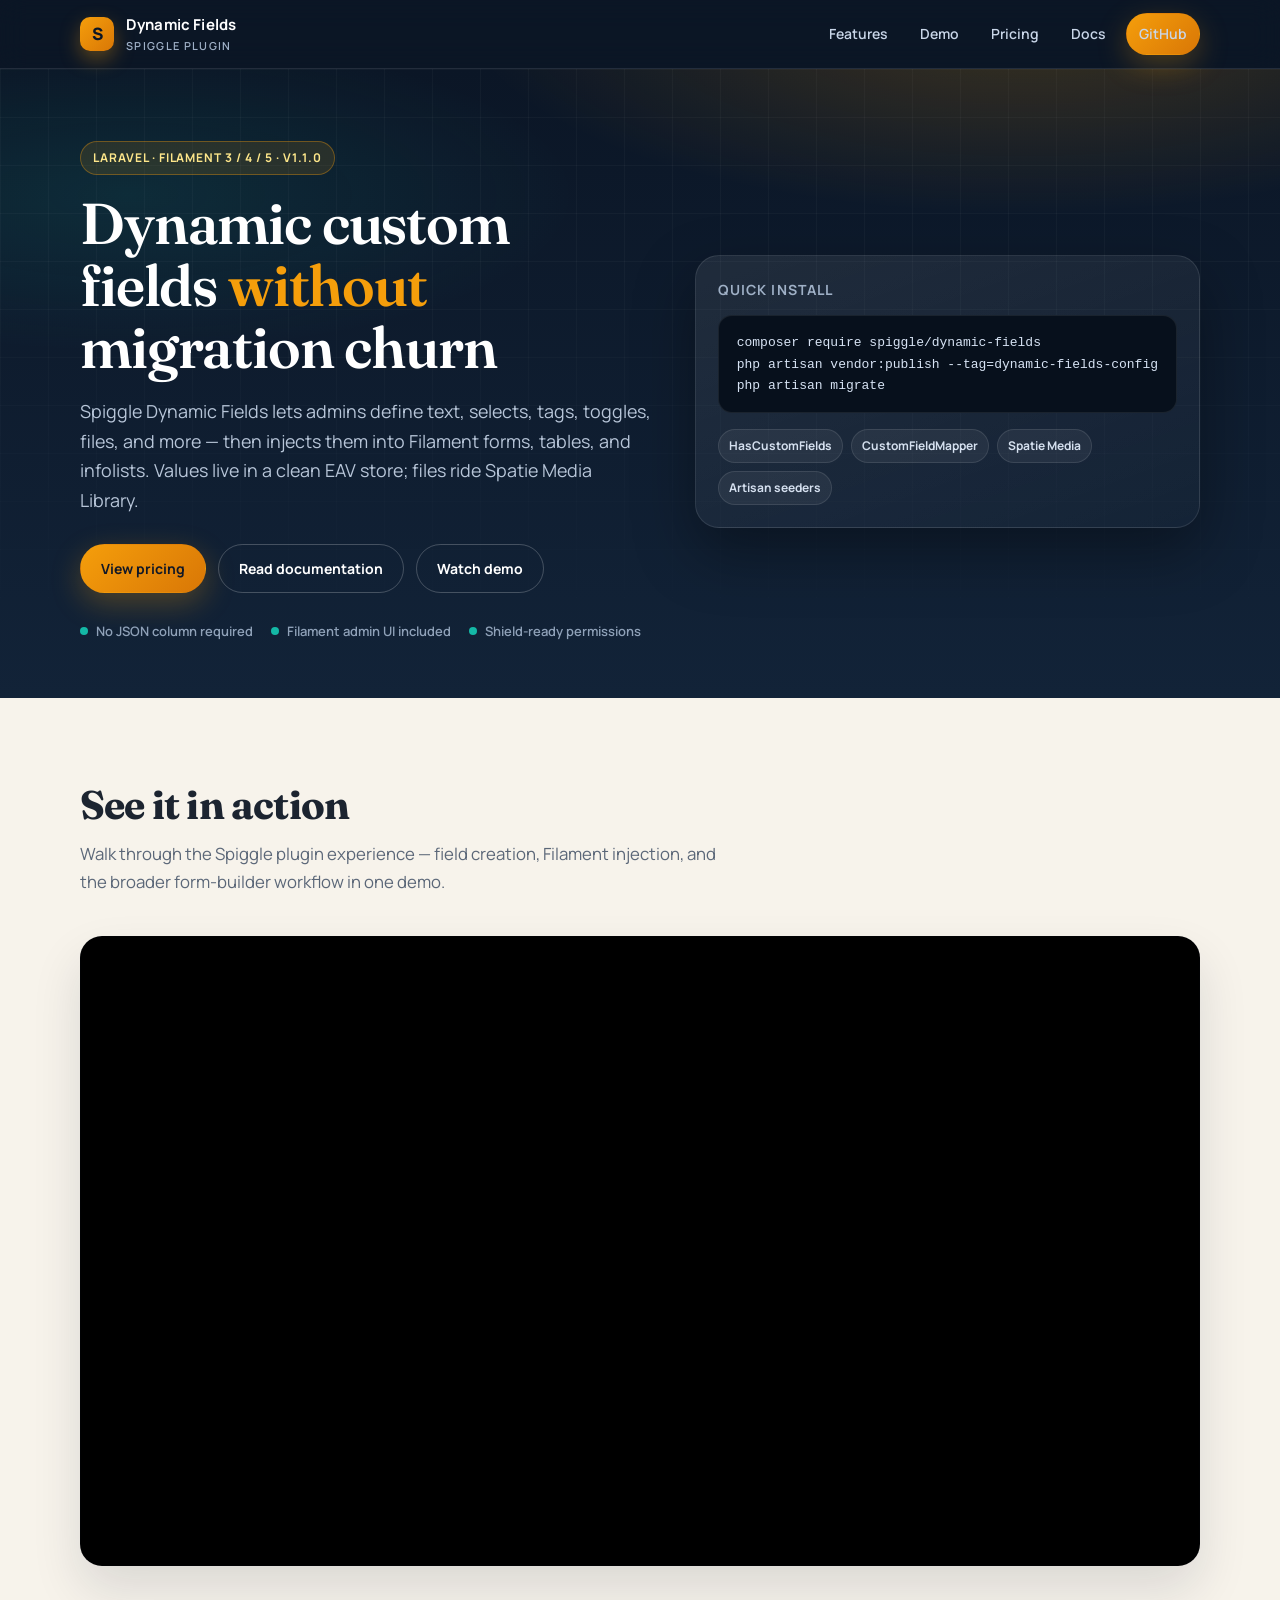
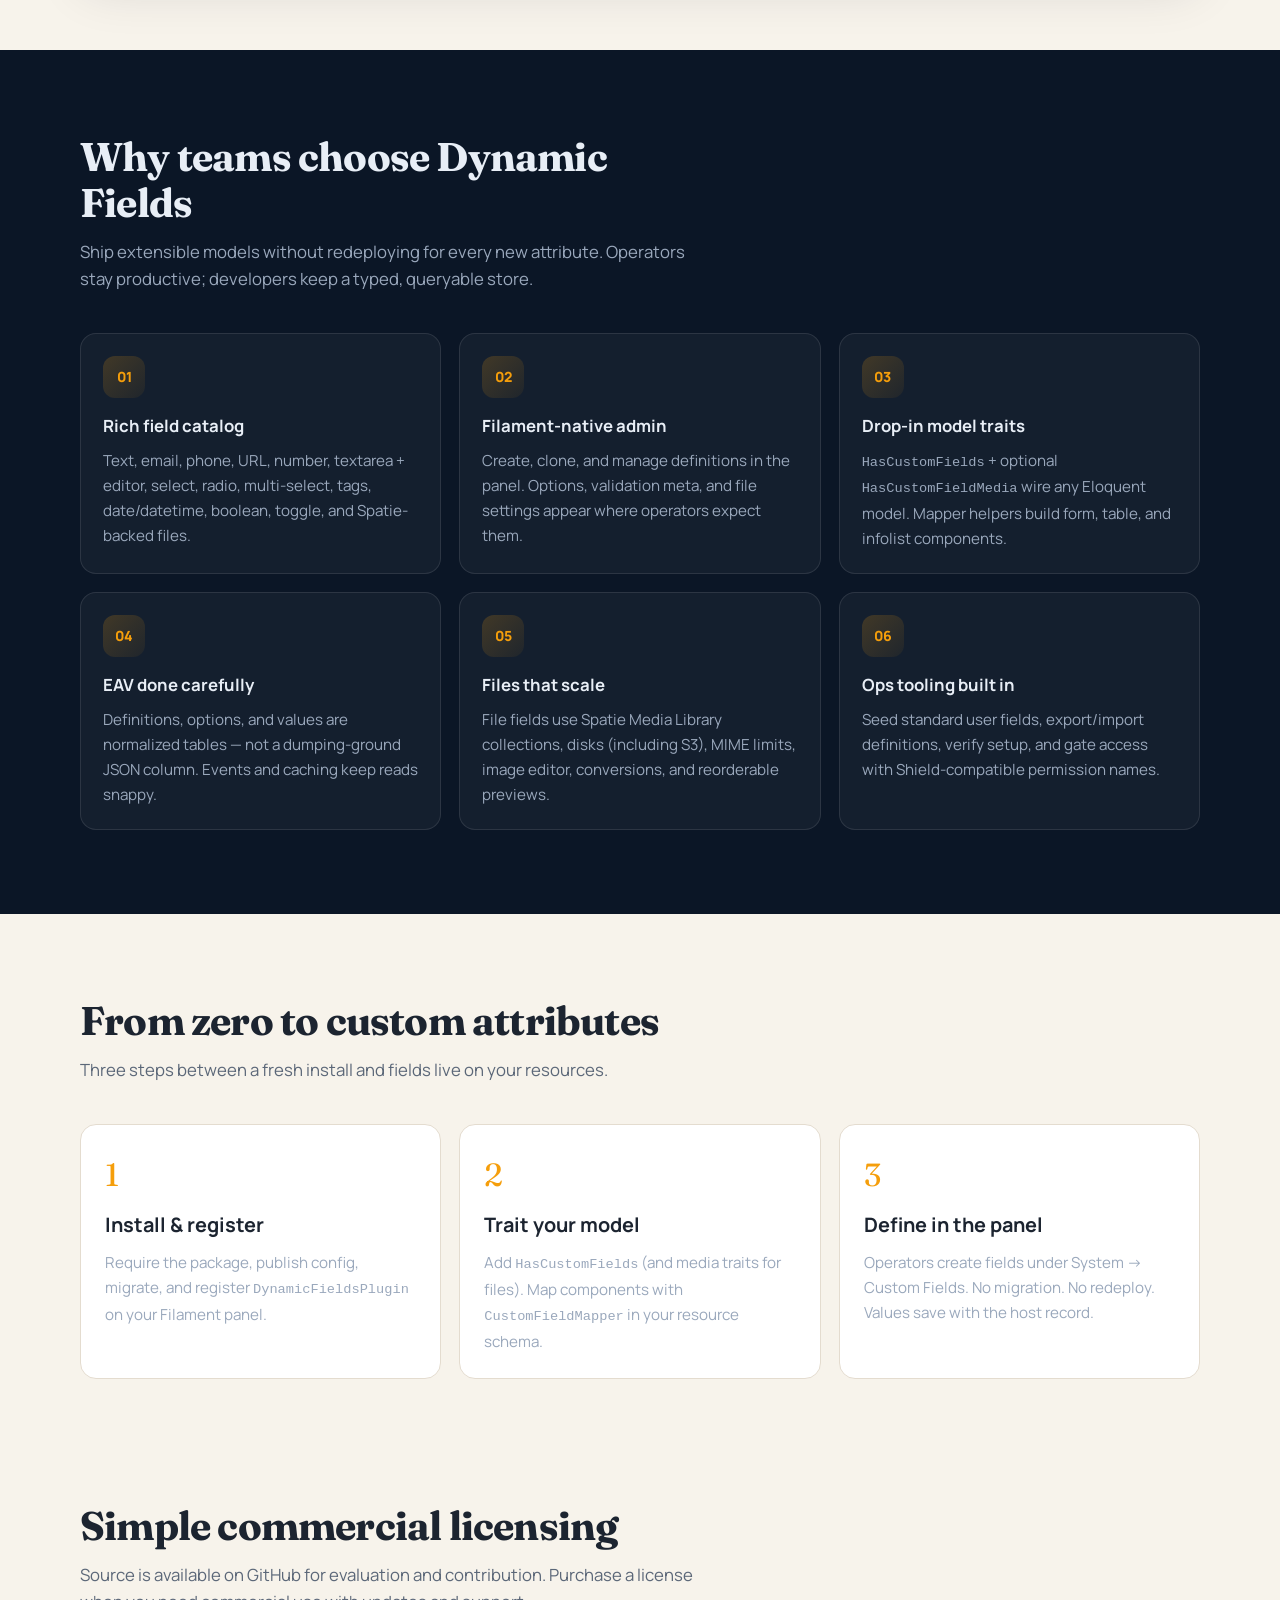
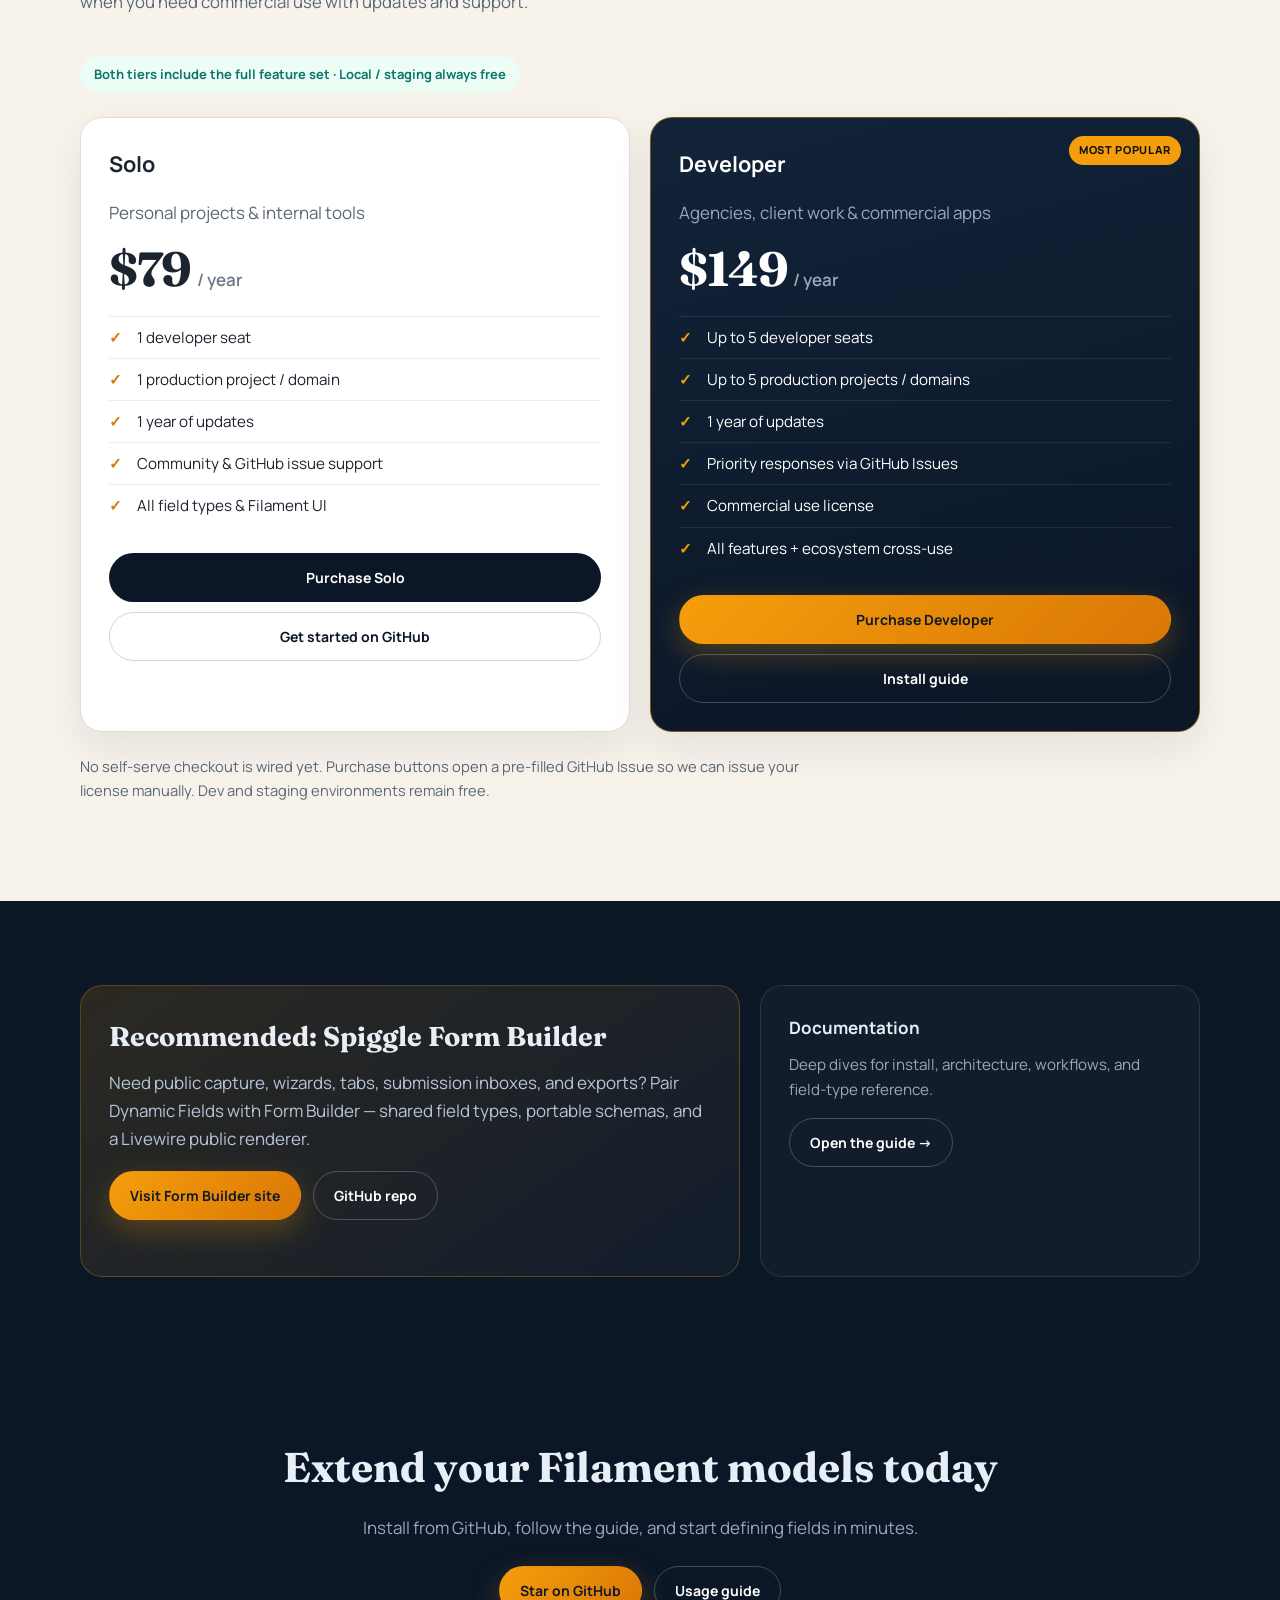
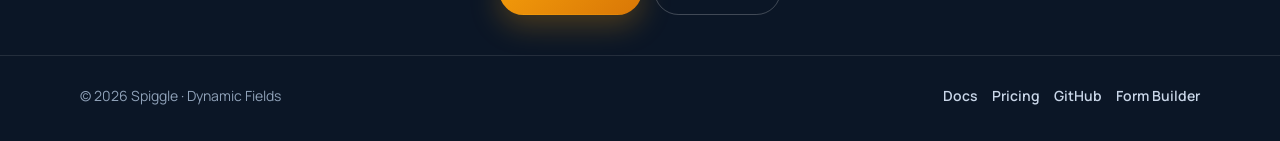
==== dynamic-fields/index.html @ 7d32692f "Publish Spiggle plugin marketing sites and guides. Static HTML only — package source stays in privat" ====
<!DOCTYPE html>
<html lang="en">
<head>
  <meta charset="utf-8">
  <meta name="viewport" content="width=device-width, initial-scale=1">
  <title>Spiggle Dynamic Fields — Custom fields for Laravel + Filament</title>
  <meta name="description" content="Add EAV custom fields to any Eloquent model in Laravel + Filament without shipping migrations for every attribute. Admin UI, file uploads, and plug-and-play traits.">
  <link rel="preconnect" href="https://fonts.googleapis.com">
  <link rel="preconnect" href="https://fonts.gstatic.com" crossorigin>
  <link href="https://fonts.googleapis.com/css2?family=Fraunces:opsz,wght@9..144,500;9..144,600;9..144,700&family=Manrope:wght@400;500;600;700;800&display=swap" rel="stylesheet">
  <link rel="stylesheet" href="site.css">
</head>
<body>
  <a class="skip" href="#main">Skip to content</a>

  <header class="topbar">
    <div class="container topbar-inner">
      <a class="brand" href="index.html">
        <span class="brand-mark">S</span>
        <span class="brand-text">
          <strong>Dynamic Fields</strong>
          <span>Spiggle plugin</span>
        </span>
      </a>
      <nav class="nav" aria-label="Primary">
        <a class="hide-sm" href="#features">Features</a>
        <a class="hide-sm" href="#demo">Demo</a>
        <a class="hide-sm" href="#pricing">Pricing</a>
        <a href="guide/index.html">Docs</a>
        <a class="btn btn-amber" href="https://github.com/skillbobby/Spiggle-Dynamic-Fields">GitHub</a>
      </nav>
    </div>
  </header>

  <main id="main">
    <section class="hero">
      <div class="container hero-grid">
        <div>
          <div class="eyebrow">Laravel · Filament 3 / 4 / 5 · v1.1.0</div>
          <h1>Dynamic custom fields <em>without</em> migration churn</h1>
          <p class="lead">Spiggle Dynamic Fields lets admins define text, selects, tags, toggles, files, and more — then injects them into Filament forms, tables, and infolists. Values live in a clean EAV store; files ride Spatie Media Library.</p>
          <div class="hero-actions">
            <a class="btn btn-amber" href="#pricing">View pricing</a>
            <a class="btn btn-ghost" href="guide/index.html">Read documentation</a>
            <a class="btn btn-ghost" href="#demo">Watch demo</a>
          </div>
          <div class="hero-meta">
            <span><i></i> No JSON column required</span>
            <span><i></i> Filament admin UI included</span>
            <span><i></i> Shield-ready permissions</span>
          </div>
        </div>
        <aside class="hero-panel" aria-label="Quick install">
          <h3>Quick install</h3>
          <pre class="install mono">composer require spiggle/dynamic-fields
php artisan vendor:publish --tag=dynamic-fields-config
php artisan migrate</pre>
          <div class="chip-row">
            <span class="chip">HasCustomFields</span>
            <span class="chip">CustomFieldMapper</span>
            <span class="chip">Spatie Media</span>
            <span class="chip">Artisan seeders</span>
          </div>
        </aside>
      </div>
    </section>

    <section class="light" id="demo">
      <div class="container">
        <div class="section-head">
          <h2>See it in action</h2>
          <p>Walk through the Spiggle plugin experience — field creation, Filament injection, and the broader form-builder workflow in one demo.</p>
        </div>
        <div class="video-wrap">
          <iframe
            src="https://www.youtube.com/embed/c5VcwW3_Vfk"
            title="Spiggle Dynamic Fields demo"
            allow="accelerometer; autoplay; clipboard-write; encrypted-media; gyroscope; picture-in-picture; web-share"
            allowfullscreen
            loading="lazy"></iframe>
        </div>
      </div>
    </section>

    <section id="features">
      <div class="container">
        <div class="section-head">
          <h2>Why teams choose Dynamic Fields</h2>
          <p>Ship extensible models without redeploying for every new attribute. Operators stay productive; developers keep a typed, queryable store.</p>
        </div>
        <div class="features">
          <article class="feature">
            <div class="feature-icon">01</div>
            <h3>Rich field catalog</h3>
            <p>Text, email, phone, URL, number, textarea + editor, select, radio, multi-select, tags, date/datetime, boolean, toggle, and Spatie-backed files.</p>
          </article>
          <article class="feature">
            <div class="feature-icon">02</div>
            <h3>Filament-native admin</h3>
            <p>Create, clone, and manage definitions in the panel. Options, validation meta, and file settings appear where operators expect them.</p>
          </article>
          <article class="feature">
            <div class="feature-icon">03</div>
            <h3>Drop-in model traits</h3>
            <p><code>HasCustomFields</code> + optional <code>HasCustomFieldMedia</code> wire any Eloquent model. Mapper helpers build form, table, and infolist components.</p>
          </article>
          <article class="feature">
            <div class="feature-icon">04</div>
            <h3>EAV done carefully</h3>
            <p>Definitions, options, and values are normalized tables — not a dumping-ground JSON column. Events and caching keep reads snappy.</p>
          </article>
          <article class="feature">
            <div class="feature-icon">05</div>
            <h3>Files that scale</h3>
            <p>File fields use Spatie Media Library collections, disks (including S3), MIME limits, image editor, conversions, and reorderable previews.</p>
          </article>
          <article class="feature">
            <div class="feature-icon">06</div>
            <h3>Ops tooling built in</h3>
            <p>Seed standard user fields, export/import definitions, verify setup, and gate access with Shield-compatible permission names.</p>
          </article>
        </div>
      </div>
    </section>

    <section class="light" id="how">
      <div class="container">
        <div class="section-head">
          <h2>From zero to custom attributes</h2>
          <p>Three steps between a fresh install and fields live on your resources.</p>
        </div>
        <div class="steps">
          <article class="step" style="background:#fff;border-color:var(--line-dark);">
            <div class="step-num">1</div>
            <h3>Install &amp; register</h3>
            <p>Require the package, publish config, migrate, and register <code>DynamicFieldsPlugin</code> on your Filament panel.</p>
          </article>
          <article class="step" style="background:#fff;border-color:var(--line-dark);">
            <div class="step-num">2</div>
            <h3>Trait your model</h3>
            <p>Add <code>HasCustomFields</code> (and media traits for files). Map components with <code>CustomFieldMapper</code> in your resource schema.</p>
          </article>
          <article class="step" style="background:#fff;border-color:var(--line-dark);">
            <div class="step-num">3</div>
            <h3>Define in the panel</h3>
            <p>Operators create fields under System → Custom Fields. No migration. No redeploy. Values save with the host record.</p>
          </article>
        </div>
      </div>
    </section>

    <section class="light" id="pricing" style="padding-top:40px;">
      <div class="container">
        <div class="section-head">
          <h2>Simple commercial licensing</h2>
          <p>Source is available on GitHub for evaluation and contribution. Purchase a license when you need commercial use with updates and support.</p>
        </div>
        <div class="pricing-note">Both tiers include the full feature set · Local / staging always free</div>
        <div class="pricing">
          <article class="price-card">
            <h3>Solo</h3>
            <p class="muted">Personal projects &amp; internal tools</p>
            <div class="price"><strong>$79</strong><span>/ year</span></div>
            <ul class="price-list">
              <li>1 developer seat</li>
              <li>1 production project / domain</li>
              <li>1 year of updates</li>
              <li>Community &amp; GitHub issue support</li>
              <li>All field types &amp; Filament UI</li>
            </ul>
            <div class="price-actions">
              <a class="btn btn-dark" href="https://github.com/skillbobby/Spiggle-Dynamic-Fields/issues/new?title=License%20inquiry%3A%20Solo&amp;labels=license">Purchase Solo</a>
              <a class="btn btn-outline-dark" href="https://github.com/skillbobby/Spiggle-Dynamic-Fields">Get started on GitHub</a>
            </div>
          </article>
          <article class="price-card featured">
            <span class="badge-pop">Most popular</span>
            <h3>Developer</h3>
            <p class="muted">Agencies, client work &amp; commercial apps</p>
            <div class="price"><strong>$149</strong><span>/ year</span></div>
            <ul class="price-list">
              <li>Up to 5 developer seats</li>
              <li>Up to 5 production projects / domains</li>
              <li>1 year of updates</li>
              <li>Priority responses via GitHub Issues</li>
              <li>Commercial use license</li>
              <li>All features + ecosystem cross-use</li>
            </ul>
            <div class="price-actions">
              <a class="btn btn-amber" href="https://github.com/skillbobby/Spiggle-Dynamic-Fields/issues/new?title=License%20inquiry%3A%20Developer&amp;labels=license">Purchase Developer</a>
              <a class="btn btn-ghost" href="guide/usage.html">Install guide</a>
            </div>
          </article>
        </div>
        <p class="license-note">No self-serve checkout is wired yet. Purchase buttons open a pre-filled GitHub Issue so we can issue your license manually. Dev and staging environments remain free.</p>
      </div>
    </section>

    <section id="ecosystem">
      <div class="container eco">
        <article class="eco-card">
          <h3>Recommended: Spiggle Form Builder</h3>
          <p>Need public capture, wizards, tabs, submission inboxes, and exports? Pair Dynamic Fields with Form Builder — shared field types, portable schemas, and a Livewire public renderer.</p>
          <div class="hero-actions">
            <a class="btn btn-amber" href="https://skillbobby.github.io/Spiggle-Plugins/form-builder/">Visit Form Builder site</a>
            <a class="btn btn-ghost" href="https://github.com/skillbobby/Spiggle-Form-Builder">GitHub repo</a>
          </div>
        </article>
        <aside class="eco-side">
          <h4>Documentation</h4>
          <p>Deep dives for install, architecture, workflows, and field-type reference.</p>
          <a class="btn btn-ghost" href="guide/index.html">Open the guide →</a>
        </aside>
      </div>
    </section>

    <section class="cta">
      <div class="container">
        <h2>Extend your Filament models today</h2>
        <p>Install from GitHub, follow the guide, and start defining fields in minutes.</p>
        <div class="cta-actions">
          <a class="btn btn-amber" href="https://github.com/skillbobby/Spiggle-Dynamic-Fields">Star on GitHub</a>
          <a class="btn btn-ghost" href="guide/usage.html">Usage guide</a>
        </div>
      </div>
    </section>
  </main>

  <footer class="footer">
    <div class="container footer-inner">
      <div>© <span id="y"></span> Spiggle · Dynamic Fields</div>
      <nav aria-label="Footer">
        <a href="guide/index.html">Docs</a>
        <a href="#pricing">Pricing</a>
        <a href="https://github.com/skillbobby/Spiggle-Dynamic-Fields">GitHub</a>
        <a href="https://skillbobby.github.io/Spiggle-Plugins/form-builder/">Form Builder</a>
      </nav>
    </div>
  </footer>
  <script>document.getElementById('y').textContent = new Date().getFullYear();</script>
</body>
</html>
---- dynamic-fields/site.css ----
/* Spiggle product marketing — GitHub Pages landing */
:root {
  --navy: #0b1626;
  --navy-2: #122338;
  --navy-3: #1a3350;
  --ink: #e8eef6;
  --muted: #9aa8bc;
  --amber: #f59e0b;
  --amber-2: #d97706;
  --amber-soft: #fde68a;
  --paper: #f7f3eb;
  --paper-2: #fffdf8;
  --line: rgba(255, 255, 255, 0.1);
  --line-dark: #e4dccf;
  --success: #14b8a6;
  --radius: 16px;
  --shadow: 0 24px 60px rgba(0, 0, 0, 0.35);
  --max: 1120px;
  --font: "Manrope", "Segoe UI", sans-serif;
  --display: "Fraunces", Georgia, serif;
}

*, *::before, *::after { box-sizing: border-box; }
html { scroll-behavior: smooth; }
body {
  margin: 0;
  font-family: var(--font);
  color: var(--ink);
  background: var(--navy);
  line-height: 1.65;
  font-size: 17px;
  -webkit-font-smoothing: antialiased;
}
img, svg { max-width: 100%; display: block; }
a { color: var(--amber); text-decoration: none; }
a:hover { color: var(--amber-soft); }
code, .mono {
  font-family: ui-monospace, "Cascadia Code", Consolas, monospace;
  font-size: 0.9em;
}

.skip {
  position: absolute;
  left: -999px;
  top: 0;
}
.skip:focus {
  left: 12px;
  top: 12px;
  z-index: 100;
  background: #fff;
  color: #111;
  padding: 8px 12px;
  border-radius: 8px;
}

.container {
  width: min(var(--max), calc(100% - 40px));
  margin-inline: auto;
}

/* Header */
.topbar {
  position: sticky;
  top: 0;
  z-index: 50;
  backdrop-filter: blur(14px);
  background: rgba(11, 22, 38, 0.82);
  border-bottom: 1px solid var(--line);
}
.topbar-inner {
  display: flex;
  align-items: center;
  justify-content: space-between;
  gap: 16px;
  min-height: 68px;
}
.brand {
  display: flex;
  align-items: center;
  gap: 12px;
  color: #fff;
  font-weight: 700;
  text-decoration: none;
}
.brand:hover { color: var(--amber-soft); }
.brand-mark {
  width: 34px;
  height: 34px;
  border-radius: 10px;
  background: linear-gradient(135deg, var(--amber), var(--amber-2));
  color: var(--navy);
  display: grid;
  place-items: center;
  font-weight: 800;
  box-shadow: 0 8px 20px rgba(245, 158, 11, 0.35);
}
.brand-text strong { display: block; font-size: 15px; letter-spacing: 0.01em; }
.brand-text span {
  display: block;
  font-size: 11px;
  font-weight: 600;
  letter-spacing: 0.12em;
  text-transform: uppercase;
  color: #9fb0c6;
}
.nav {
  display: flex;
  align-items: center;
  gap: 8px;
  flex-wrap: wrap;
  justify-content: flex-end;
}
.nav a {
  color: #c9d6e8;
  padding: 8px 12px;
  border-radius: 999px;
  font-size: 14px;
  font-weight: 600;
}
.nav a:hover { background: rgba(255,255,255,0.06); color: #fff; }
.btn {
  display: inline-flex;
  align-items: center;
  justify-content: center;
  gap: 8px;
  padding: 12px 20px;
  border-radius: 999px;
  font-weight: 700;
  font-size: 14px;
  border: 1px solid transparent;
  cursor: pointer;
  transition: transform .15s ease, background .15s ease, border-color .15s ease, color .15s ease;
  text-decoration: none;
}
.btn:hover { transform: translateY(-1px); text-decoration: none; }
.btn-amber {
  background: linear-gradient(135deg, var(--amber), var(--amber-2));
  color: #111827;
  box-shadow: 0 10px 30px rgba(245, 158, 11, 0.28);
}
.btn-amber:hover { color: #111827; }
.btn-ghost {
  background: transparent;
  color: #fff;
  border-color: rgba(255,255,255,0.22);
}
.btn-ghost:hover { border-color: var(--amber); color: var(--amber-soft); }
.btn-dark {
  background: var(--navy);
  color: #fff;
}
.btn-dark:hover { color: var(--amber-soft); }
.btn-outline-dark {
  background: transparent;
  color: var(--navy);
  border-color: rgba(15, 28, 46, 0.18);
}
.btn-outline-dark:hover { border-color: var(--amber-2); color: var(--amber-2); }

/* Hero */
.hero {
  position: relative;
  overflow: hidden;
  padding: 72px 0 56px;
  background:
    radial-gradient(ellipse 80% 60% at 80% -10%, rgba(245, 158, 11, 0.22), transparent 55%),
    radial-gradient(ellipse 70% 50% at 10% 20%, rgba(20, 184, 166, 0.12), transparent 50%),
    linear-gradient(180deg, var(--navy) 0%, var(--navy-2) 100%);
}
.hero::after {
  content: "";
  position: absolute;
  inset: 0;
  background-image:
    linear-gradient(rgba(255,255,255,0.03) 1px, transparent 1px),
    linear-gradient(90deg, rgba(255,255,255,0.03) 1px, transparent 1px);
  background-size: 48px 48px;
  mask-image: linear-gradient(180deg, #000 30%, transparent 95%);
  pointer-events: none;
}
.hero-grid {
  position: relative;
  z-index: 1;
  display: grid;
  grid-template-columns: 1.15fr 0.85fr;
  gap: 40px;
  align-items: center;
}
.eyebrow {
  display: inline-flex;
  align-items: center;
  gap: 8px;
  padding: 6px 12px;
  border-radius: 999px;
  background: rgba(245, 158, 11, 0.12);
  border: 1px solid rgba(245, 158, 11, 0.35);
  color: var(--amber-soft);
  font-size: 12px;
  font-weight: 700;
  letter-spacing: 0.08em;
  text-transform: uppercase;
  margin-bottom: 18px;
}
.hero h1 {
  font-family: var(--display);
  font-weight: 600;
  font-size: clamp(2.4rem, 5vw, 3.6rem);
  line-height: 1.08;
  letter-spacing: -0.02em;
  margin: 0 0 18px;
  color: #fff;
}
.hero h1 em {
  font-style: normal;
  color: var(--amber);
}
.lead {
  font-size: 1.12rem;
  color: #b7c5d8;
  max-width: 36rem;
  margin: 0 0 28px;
}
.hero-actions {
  display: flex;
  flex-wrap: wrap;
  gap: 12px;
  margin-bottom: 28px;
}
.hero-meta {
  display: flex;
  flex-wrap: wrap;
  gap: 18px;
  color: #8fa1b8;
  font-size: 13px;
  font-weight: 600;
}
.hero-meta span { display: inline-flex; align-items: center; gap: 8px; }
.hero-meta i {
  width: 8px;
  height: 8px;
  border-radius: 50%;
  background: var(--success);
  display: inline-block;
}
.hero-panel {
  background: linear-gradient(160deg, rgba(255,255,255,0.08), rgba(255,255,255,0.02));
  border: 1px solid var(--line);
  border-radius: 24px;
  padding: 22px;
  box-shadow: var(--shadow);
}
.hero-panel h3 {
  margin: 0 0 14px;
  font-size: 14px;
  letter-spacing: 0.08em;
  text-transform: uppercase;
  color: #9fb0c6;
}
.install {
  background: #07101c;
  border-radius: 14px;
  padding: 16px 18px;
  overflow-x: auto;
  border: 1px solid rgba(255,255,255,0.08);
  color: #d7e3f4;
  margin: 0 0 16px;
  white-space: pre;
  font-size: 13px;
}
.chip-row { display: flex; flex-wrap: wrap; gap: 8px; }
.chip {
  font-size: 12px;
  font-weight: 700;
  padding: 6px 10px;
  border-radius: 999px;
  background: rgba(255,255,255,0.06);
  border: 1px solid var(--line);
  color: #d5e0ef;
}

/* Sections */
section { padding: 84px 0; }
.section-head {
  max-width: 640px;
  margin-bottom: 40px;
}
.section-head h2 {
  font-family: var(--display);
  font-size: clamp(1.8rem, 3.5vw, 2.5rem);
  line-height: 1.15;
  margin: 0 0 12px;
  letter-spacing: -0.02em;
}
.section-head p {
  margin: 0;
  color: var(--muted);
  font-size: 1.05rem;
}
.light {
  background: var(--paper);
  color: #1c2430;
}
.light .section-head p { color: #5b6778; }
.light .muted { color: #5b6778; }

.video-wrap {
  border-radius: 22px;
  overflow: hidden;
  border: 1px solid rgba(15, 28, 46, 0.1);
  box-shadow: 0 24px 50px rgba(15, 28, 46, 0.12);
  background: #000;
  aspect-ratio: 16 / 9;
}
.video-wrap iframe {
  width: 100%;
  height: 100%;
  border: 0;
  display: block;
}

.features {
  display: grid;
  grid-template-columns: repeat(3, 1fr);
  gap: 18px;
}
.feature {
  background: rgba(255,255,255,0.04);
  border: 1px solid var(--line);
  border-radius: var(--radius);
  padding: 22px;
  transition: border-color .15s ease, transform .15s ease;
}
.light .feature {
  background: var(--paper-2);
  border-color: var(--line-dark);
  box-shadow: 0 10px 30px rgba(15, 28, 46, 0.05);
}
.feature:hover {
  transform: translateY(-3px);
  border-color: rgba(245, 158, 11, 0.45);
}
.feature-icon {
  width: 42px;
  height: 42px;
  border-radius: 12px;
  display: grid;
  place-items: center;
  margin-bottom: 14px;
  background: linear-gradient(135deg, rgba(245,158,11,0.2), rgba(245,158,11,0.05));
  color: var(--amber);
  font-weight: 800;
  font-size: 14px;
}
.light .feature-icon { color: var(--amber-2); }
.feature h3 {
  margin: 0 0 8px;
  font-size: 1.05rem;
}
.feature p {
  margin: 0;
  color: var(--muted);
  font-size: 0.95rem;
}
.light .feature p { color: #5b6778; }

.steps {
  display: grid;
  grid-template-columns: repeat(3, 1fr);
  gap: 18px;
}
.step {
  border-radius: var(--radius);
  padding: 24px;
  background: linear-gradient(180deg, rgba(255,255,255,0.06), rgba(255,255,255,0.02));
  border: 1px solid var(--line);
}
.step-num {
  font-family: var(--display);
  font-size: 2rem;
  color: var(--amber);
  margin-bottom: 8px;
}
.step h3 { margin: 0 0 8px; }
.step p { margin: 0; color: var(--muted); font-size: 0.95rem; }

/* Pricing */
.pricing-note {
  display: inline-block;
  margin-bottom: 24px;
  padding: 8px 14px;
  border-radius: 999px;
  background: rgba(20, 184, 166, 0.12);
  color: #99f6e4;
  font-size: 13px;
  font-weight: 700;
}
.light .pricing-note {
  background: #ecfdf5;
  color: #0f766e;
}
.pricing {
  display: grid;
  grid-template-columns: repeat(2, 1fr);
  gap: 20px;
}
.price-card {
  border-radius: 22px;
  padding: 28px;
  border: 1px solid var(--line-dark);
  background: #fff;
  position: relative;
  box-shadow: 0 16px 40px rgba(15, 28, 46, 0.08);
}
.price-card.featured {
  background: linear-gradient(165deg, #122338, #0b1626);
  color: #fff;
  border-color: rgba(245, 158, 11, 0.45);
}
.price-card.featured .muted { color: #9aa8bc; }
.badge-pop {
  position: absolute;
  top: 18px;
  right: 18px;
  background: var(--amber);
  color: #111;
  font-size: 11px;
  font-weight: 800;
  letter-spacing: 0.06em;
  text-transform: uppercase;
  padding: 5px 10px;
  border-radius: 999px;
}
.price-card h3 {
  margin: 0 0 6px;
  font-size: 1.35rem;
}
.price {
  display: flex;
  align-items: baseline;
  gap: 6px;
  margin: 18px 0 8px;
}
.price strong {
  font-family: var(--display);
  font-size: 3rem;
  letter-spacing: -0.03em;
  line-height: 1;
}
.price span { color: #6b7788; font-weight: 600; }
.price-card.featured .price span { color: #9aa8bc; }
.price-list {
  list-style: none;
  padding: 0;
  margin: 22px 0 26px;
}
.price-list li {
  padding: 8px 0 8px 28px;
  position: relative;
  border-top: 1px solid rgba(15, 28, 46, 0.08);
  font-size: 0.95rem;
}
.price-card.featured .price-list li { border-top-color: rgba(255,255,255,0.08); }
.price-list li::before {
  content: "✓";
  position: absolute;
  left: 0;
  color: var(--amber-2);
  font-weight: 800;
}
.price-card.featured .price-list li::before { color: var(--amber); }
.price-actions { display: flex; flex-direction: column; gap: 10px; }
.license-note {
  margin-top: 22px;
  font-size: 0.92rem;
  color: #5b6778;
  max-width: 720px;
}

/* Ecosystem */
.eco {
  display: grid;
  grid-template-columns: 1.2fr 0.8fr;
  gap: 20px;
  align-items: stretch;
}
.eco-card {
  border-radius: 22px;
  padding: 28px;
  background: linear-gradient(145deg, rgba(245,158,11,0.14), rgba(255,255,255,0.03));
  border: 1px solid rgba(245, 158, 11, 0.28);
}
.eco-card h3 {
  font-family: var(--display);
  font-size: 1.7rem;
  margin: 0 0 10px;
}
.eco-card p { color: #b7c5d8; margin: 0 0 18px; }
.eco-side {
  border-radius: 22px;
  padding: 28px;
  background: rgba(255,255,255,0.03);
  border: 1px solid var(--line);
}
.eco-side h4 { margin: 0 0 10px; }
.eco-side p { margin: 0 0 16px; color: var(--muted); font-size: 0.95rem; }

.cta {
  text-align: center;
  padding: 72px 0 40px;
}
.cta h2 {
  font-family: var(--display);
  font-size: clamp(1.8rem, 3.5vw, 2.6rem);
  margin: 0 0 12px;
}
.cta p { color: var(--muted); margin: 0 0 24px; }
.cta-actions {
  display: flex;
  justify-content: center;
  flex-wrap: wrap;
  gap: 12px;
}

.footer {
  border-top: 1px solid var(--line);
  padding: 28px 0 40px;
  color: #8fa1b8;
  font-size: 14px;
}
.footer-inner {
  display: flex;
  flex-wrap: wrap;
  justify-content: space-between;
  gap: 16px;
}
.footer nav { display: flex; flex-wrap: wrap; gap: 14px; }
.footer a { color: #c9d6e8; font-weight: 600; }
.footer a:hover { color: var(--amber-soft); }

@media (max-width: 900px) {
  .hero-grid,
  .features,
  .steps,
  .pricing,
  .eco { grid-template-columns: 1fr; }
  .nav .hide-sm { display: none; }
  section { padding: 64px 0; }
}
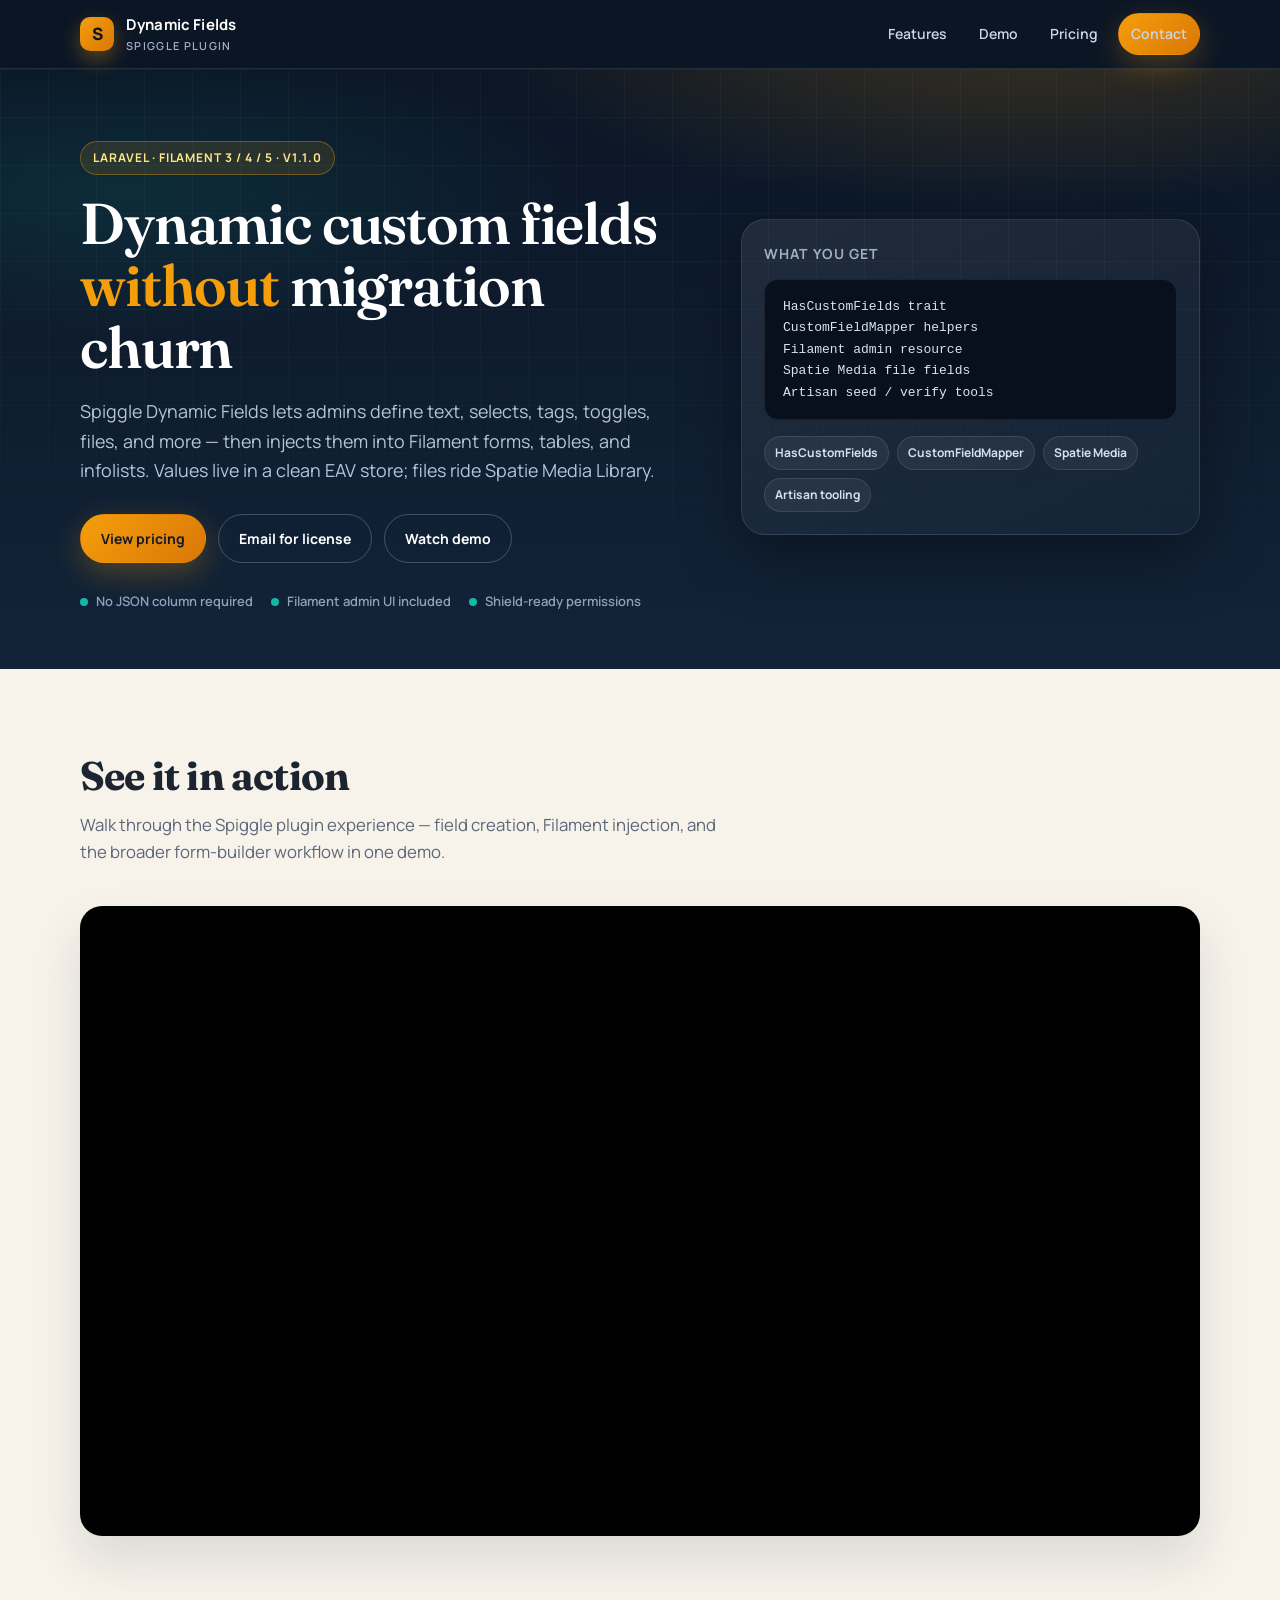
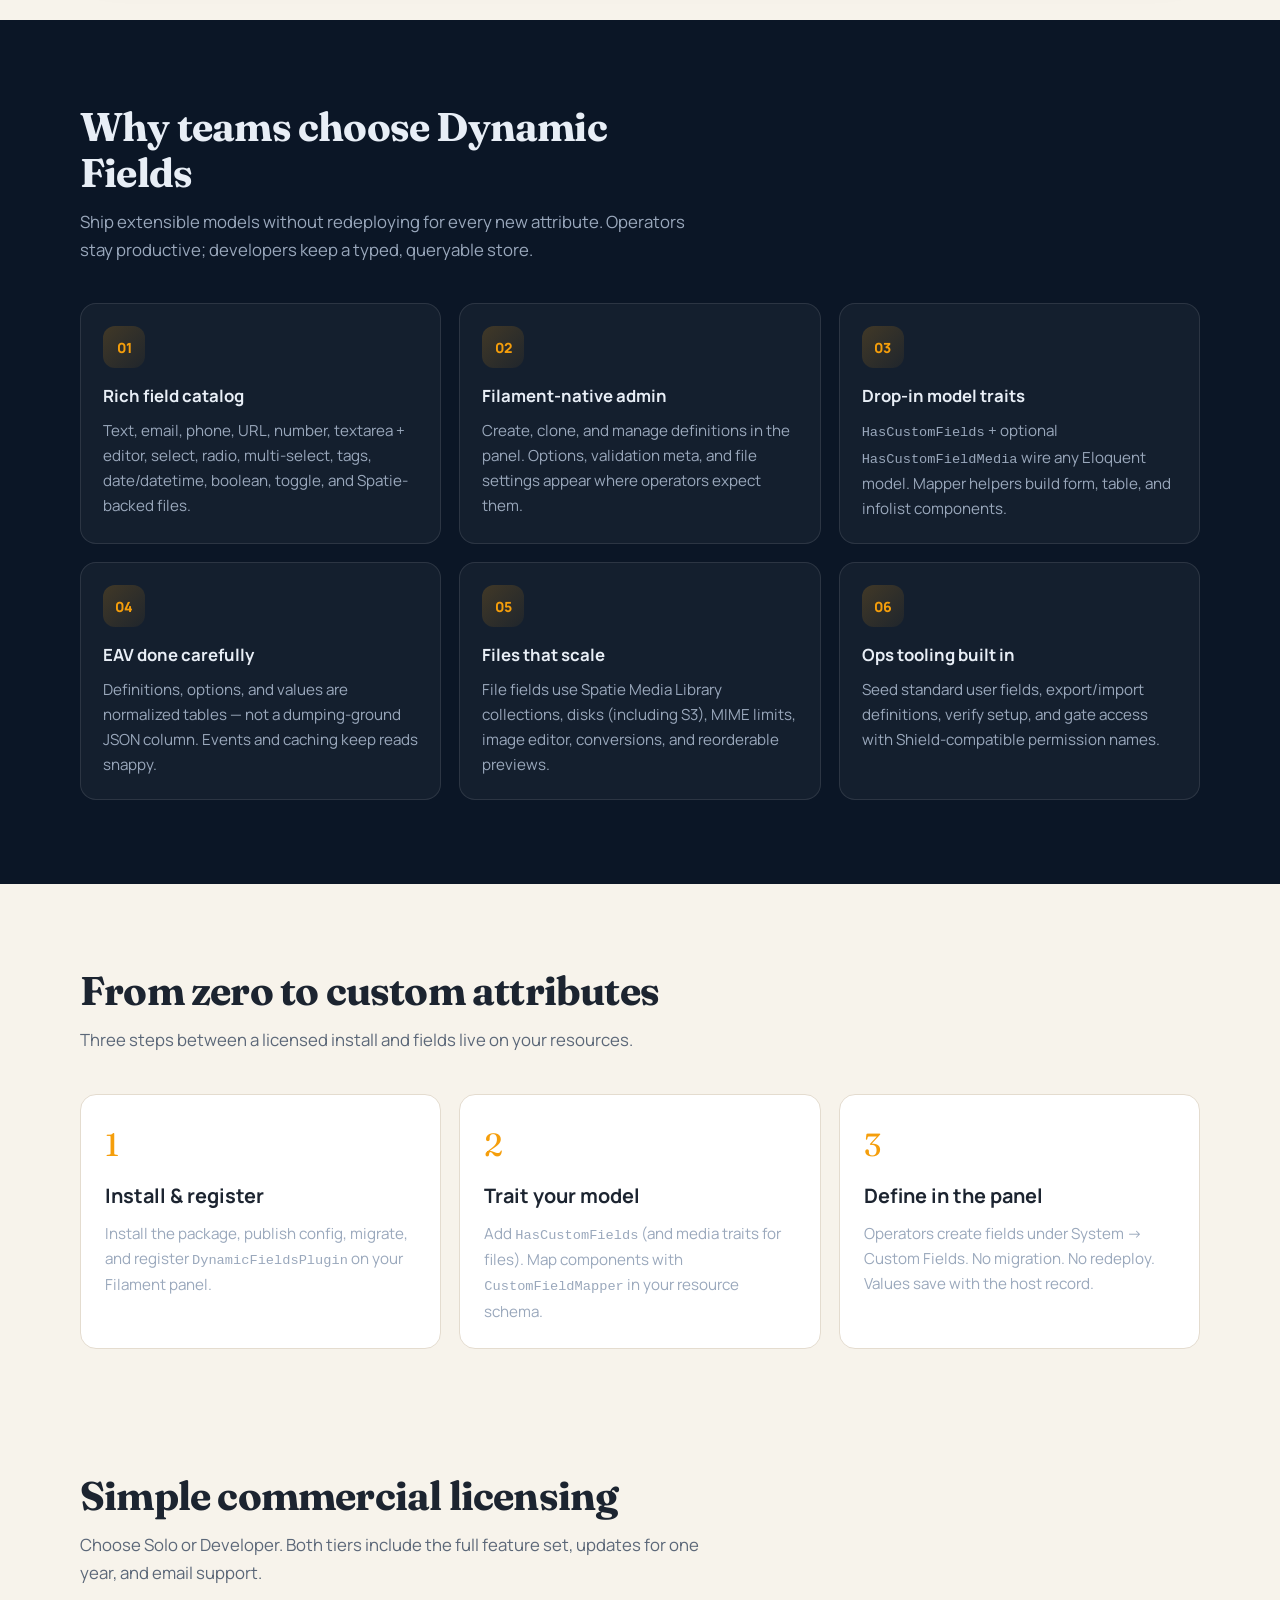
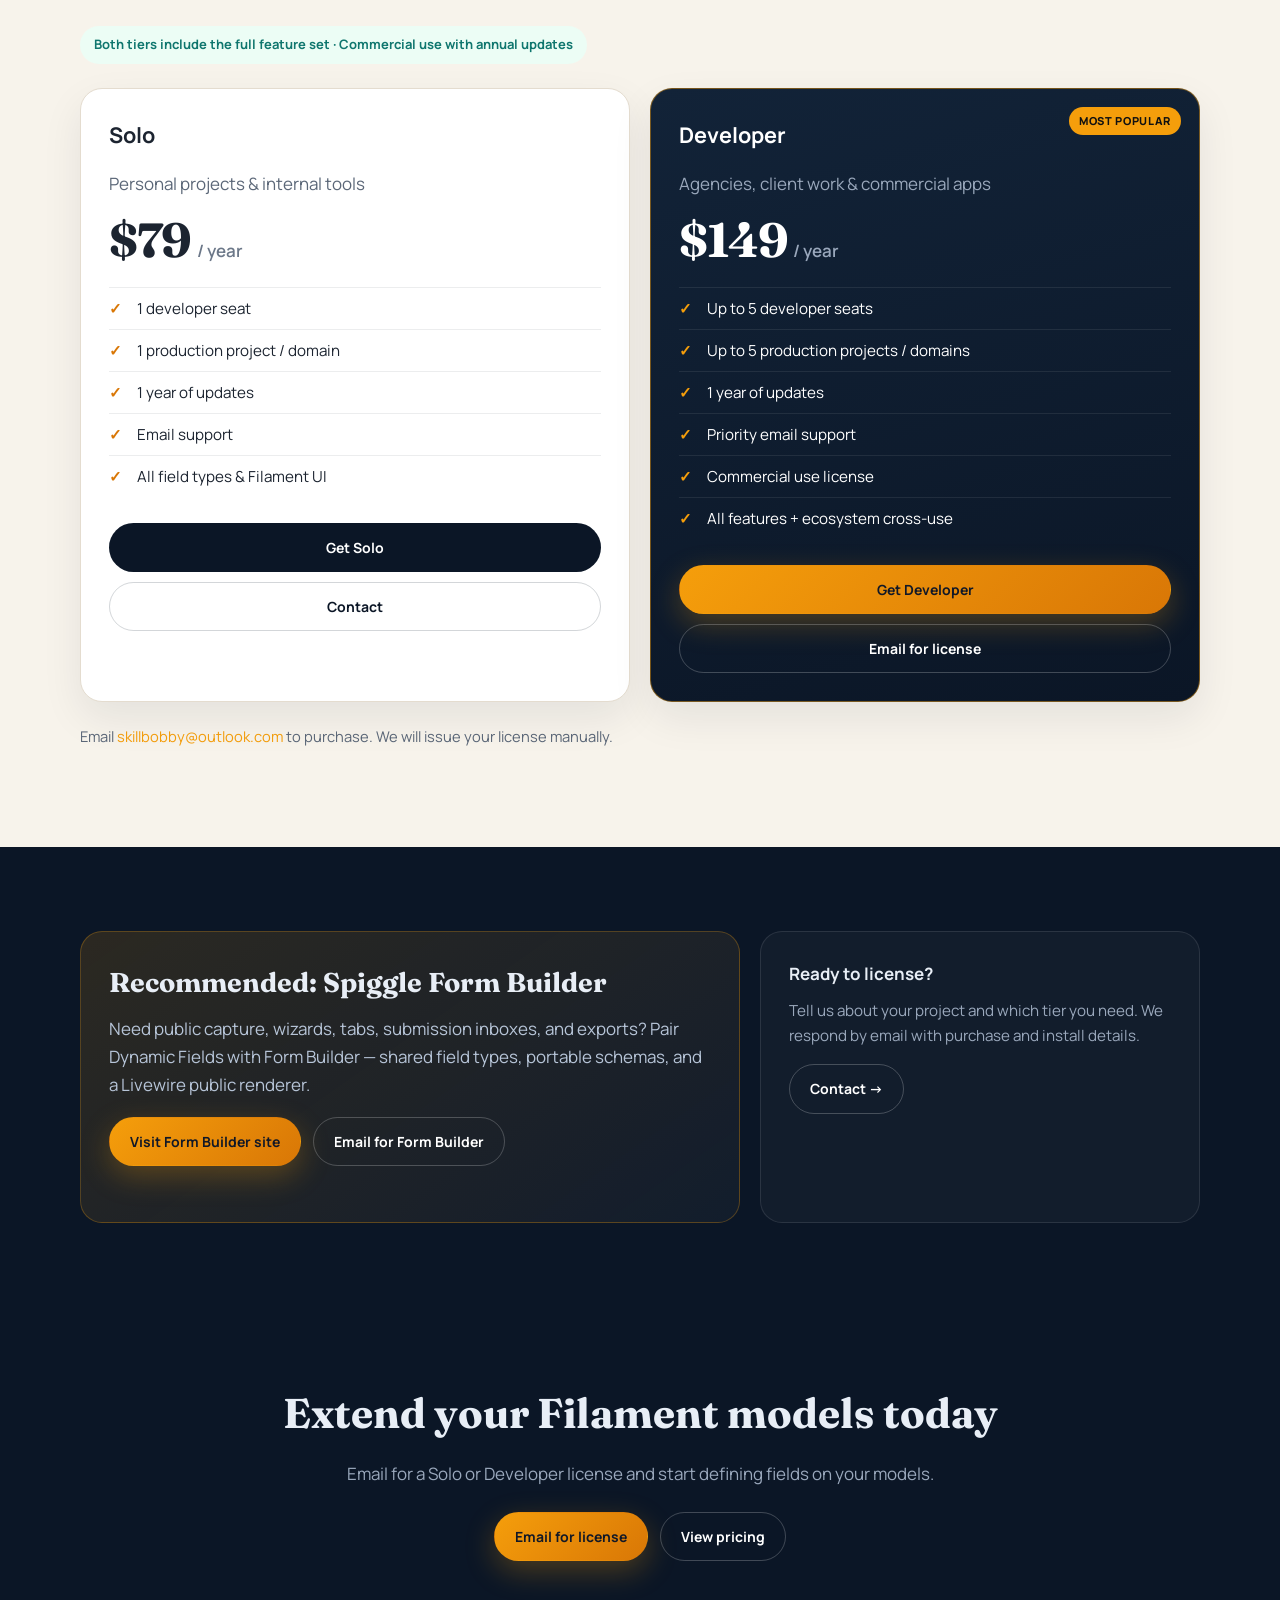
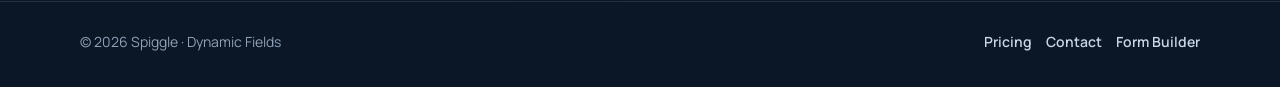
==== commit 14528ba9: "Make public marketing sites commercial-only: contact CTAs, no docs or package GitHub. Remove public " ====
--- a/dynamic-fields/index.html
+++ b/dynamic-fields/index.html
@@ -26,8 +26,7 @@
         <a class="hide-sm" href="#features">Features</a>
         <a class="hide-sm" href="#demo">Demo</a>
         <a class="hide-sm" href="#pricing">Pricing</a>
-        <a href="guide/index.html">Docs</a>
-        <a class="btn btn-amber" href="https://github.com/skillbobby/Spiggle-Dynamic-Fields">GitHub</a>
+        <a class="btn btn-amber" href="mailto:skillbobby@outlook.com?subject=Spiggle%20Dynamic%20Fields%20-%20License">Contact</a>
       </nav>
     </div>
   </header>
@@ -41,7 +40,7 @@
           <p class="lead">Spiggle Dynamic Fields lets admins define text, selects, tags, toggles, files, and more — then injects them into Filament forms, tables, and infolists. Values live in a clean EAV store; files ride Spatie Media Library.</p>
           <div class="hero-actions">
             <a class="btn btn-amber" href="#pricing">View pricing</a>
-            <a class="btn btn-ghost" href="guide/index.html">Read documentation</a>
+            <a class="btn btn-ghost" href="mailto:skillbobby@outlook.com?subject=Spiggle%20Dynamic%20Fields%20-%20License">Email for license</a>
             <a class="btn btn-ghost" href="#demo">Watch demo</a>
           </div>
           <div class="hero-meta">
@@ -50,16 +49,18 @@
             <span><i></i> Shield-ready permissions</span>
           </div>
         </div>
-        <aside class="hero-panel" aria-label="Quick install">
-          <h3>Quick install</h3>
-          <pre class="install mono">composer require spiggle/dynamic-fields
-php artisan vendor:publish --tag=dynamic-fields-config
-php artisan migrate</pre>
+        <aside class="hero-panel" aria-label="What you get">
+          <h3>What you get</h3>
+          <pre class="install mono">HasCustomFields trait
+CustomFieldMapper helpers
+Filament admin resource
+Spatie Media file fields
+Artisan seed / verify tools</pre>
           <div class="chip-row">
             <span class="chip">HasCustomFields</span>
             <span class="chip">CustomFieldMapper</span>
             <span class="chip">Spatie Media</span>
-            <span class="chip">Artisan seeders</span>
+            <span class="chip">Artisan tooling</span>
           </div>
         </aside>
       </div>
@@ -127,13 +128,13 @@
       <div class="container">
         <div class="section-head">
           <h2>From zero to custom attributes</h2>
-          <p>Three steps between a fresh install and fields live on your resources.</p>
+          <p>Three steps between a licensed install and fields live on your resources.</p>
         </div>
         <div class="steps">
           <article class="step" style="background:#fff;border-color:var(--line-dark);">
             <div class="step-num">1</div>
             <h3>Install &amp; register</h3>
-            <p>Require the package, publish config, migrate, and register <code>DynamicFieldsPlugin</code> on your Filament panel.</p>
+            <p>Install the package, publish config, migrate, and register <code>DynamicFieldsPlugin</code> on your Filament panel.</p>
           </article>
           <article class="step" style="background:#fff;border-color:var(--line-dark);">
             <div class="step-num">2</div>
@@ -153,9 +154,9 @@
       <div class="container">
         <div class="section-head">
           <h2>Simple commercial licensing</h2>
-          <p>Source is available on GitHub for evaluation and contribution. Purchase a license when you need commercial use with updates and support.</p>
-        </div>
-        <div class="pricing-note">Both tiers include the full feature set · Local / staging always free</div>
+          <p>Choose Solo or Developer. Both tiers include the full feature set, updates for one year, and email support.</p>
+        </div>
+        <div class="pricing-note">Both tiers include the full feature set · Commercial use with annual updates</div>
         <div class="pricing">
           <article class="price-card">
             <h3>Solo</h3>
@@ -165,12 +166,12 @@
               <li>1 developer seat</li>
               <li>1 production project / domain</li>
               <li>1 year of updates</li>
-              <li>Community &amp; GitHub issue support</li>
+              <li>Email support</li>
               <li>All field types &amp; Filament UI</li>
             </ul>
             <div class="price-actions">
-              <a class="btn btn-dark" href="https://github.com/skillbobby/Spiggle-Dynamic-Fields/issues/new?title=License%20inquiry%3A%20Solo&amp;labels=license">Purchase Solo</a>
-              <a class="btn btn-outline-dark" href="https://github.com/skillbobby/Spiggle-Dynamic-Fields">Get started on GitHub</a>
+              <a class="btn btn-dark" href="mailto:skillbobby@outlook.com?subject=Spiggle%20Dynamic%20Fields%20-%20Solo">Get Solo</a>
+              <a class="btn btn-outline-dark" href="mailto:skillbobby@outlook.com?subject=Spiggle%20Dynamic%20Fields%20-%20License">Contact</a>
             </div>
           </article>
           <article class="price-card featured">
@@ -182,17 +183,17 @@
               <li>Up to 5 developer seats</li>
               <li>Up to 5 production projects / domains</li>
               <li>1 year of updates</li>
-              <li>Priority responses via GitHub Issues</li>
+              <li>Priority email support</li>
               <li>Commercial use license</li>
               <li>All features + ecosystem cross-use</li>
             </ul>
             <div class="price-actions">
-              <a class="btn btn-amber" href="https://github.com/skillbobby/Spiggle-Dynamic-Fields/issues/new?title=License%20inquiry%3A%20Developer&amp;labels=license">Purchase Developer</a>
-              <a class="btn btn-ghost" href="guide/usage.html">Install guide</a>
+              <a class="btn btn-amber" href="mailto:skillbobby@outlook.com?subject=Spiggle%20Dynamic%20Fields%20-%20Developer">Get Developer</a>
+              <a class="btn btn-ghost" href="mailto:skillbobby@outlook.com?subject=Spiggle%20Dynamic%20Fields%20-%20License">Email for license</a>
             </div>
           </article>
         </div>
-        <p class="license-note">No self-serve checkout is wired yet. Purchase buttons open a pre-filled GitHub Issue so we can issue your license manually. Dev and staging environments remain free.</p>
+        <p class="license-note">Email <a href="mailto:skillbobby@outlook.com">skillbobby@outlook.com</a> to purchase. We will issue your license manually.</p>
       </div>
     </section>
 
@@ -203,13 +204,13 @@
           <p>Need public capture, wizards, tabs, submission inboxes, and exports? Pair Dynamic Fields with Form Builder — shared field types, portable schemas, and a Livewire public renderer.</p>
           <div class="hero-actions">
             <a class="btn btn-amber" href="https://skillbobby.github.io/Spiggle-Plugins/form-builder/">Visit Form Builder site</a>
-            <a class="btn btn-ghost" href="https://github.com/skillbobby/Spiggle-Form-Builder">GitHub repo</a>
+            <a class="btn btn-ghost" href="mailto:skillbobby@outlook.com?subject=Spiggle%20Form%20Builder%20-%20License">Email for Form Builder</a>
           </div>
         </article>
         <aside class="eco-side">
-          <h4>Documentation</h4>
-          <p>Deep dives for install, architecture, workflows, and field-type reference.</p>
-          <a class="btn btn-ghost" href="guide/index.html">Open the guide →</a>
+          <h4>Ready to license?</h4>
+          <p>Tell us about your project and which tier you need. We respond by email with purchase and install details.</p>
+          <a class="btn btn-ghost" href="mailto:skillbobby@outlook.com?subject=Spiggle%20Dynamic%20Fields%20-%20License">Contact →</a>
         </aside>
       </div>
     </section>
@@ -217,10 +218,10 @@
     <section class="cta">
       <div class="container">
         <h2>Extend your Filament models today</h2>
-        <p>Install from GitHub, follow the guide, and start defining fields in minutes.</p>
+        <p>Email for a Solo or Developer license and start defining fields on your models.</p>
         <div class="cta-actions">
-          <a class="btn btn-amber" href="https://github.com/skillbobby/Spiggle-Dynamic-Fields">Star on GitHub</a>
-          <a class="btn btn-ghost" href="guide/usage.html">Usage guide</a>
+          <a class="btn btn-amber" href="mailto:skillbobby@outlook.com?subject=Spiggle%20Dynamic%20Fields%20-%20License">Email for license</a>
+          <a class="btn btn-ghost" href="#pricing">View pricing</a>
         </div>
       </div>
     </section>
@@ -230,9 +231,8 @@
     <div class="container footer-inner">
       <div>© <span id="y"></span> Spiggle · Dynamic Fields</div>
       <nav aria-label="Footer">
-        <a href="guide/index.html">Docs</a>
         <a href="#pricing">Pricing</a>
-        <a href="https://github.com/skillbobby/Spiggle-Dynamic-Fields">GitHub</a>
+        <a href="mailto:skillbobby@outlook.com?subject=Spiggle%20Dynamic%20Fields%20-%20License">Contact</a>
         <a href="https://skillbobby.github.io/Spiggle-Plugins/form-builder/">Form Builder</a>
       </nav>
     </div>
--- a/dynamic-fields/site.css
+++ b/dynamic-fields/site.css
@@ -1,4 +1,4 @@
-/* Spiggle product marketing — GitHub Pages landing */
+/* Spiggle product marketing — public landing */
 :root {
   --navy: #0b1626;
   --navy-2: #122338;
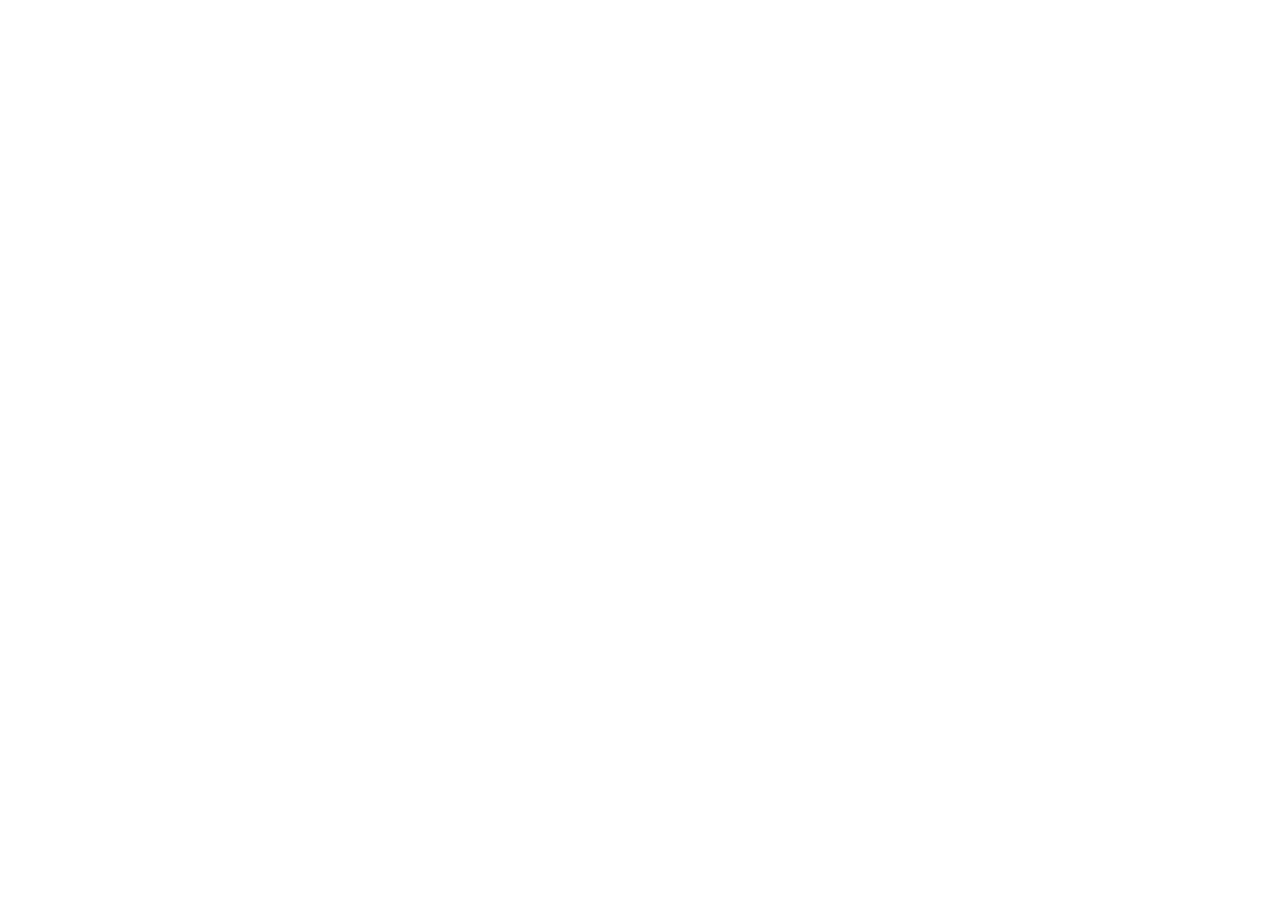
==== commit 3d61951c: "Move Dynamic Fields marketing to Core Pages and drop DF email CTAs." ====
--- a/dynamic-fields/index.html
+++ b/dynamic-fields/index.html
@@ -3,240 +3,21 @@
 <head>
   <meta charset="utf-8">
   <meta name="viewport" content="width=device-width, initial-scale=1">
-  <title>Spiggle Dynamic Fields — Custom fields for Laravel + Filament</title>
-  <meta name="description" content="Add EAV custom fields to any Eloquent model in Laravel + Filament without shipping migrations for every attribute. Admin UI, file uploads, and plug-and-play traits.">
-  <link rel="preconnect" href="https://fonts.googleapis.com">
-  <link rel="preconnect" href="https://fonts.gstatic.com" crossorigin>
-  <link href="https://fonts.googleapis.com/css2?family=Fraunces:opsz,wght@9..144,500;9..144,600;9..144,700&family=Manrope:wght@400;500;600;700;800&display=swap" rel="stylesheet">
-  <link rel="stylesheet" href="site.css">
+  <title>Spiggle Dynamic Fields has moved</title>
+  <meta name="description" content="Dynamic Fields Core now lives on its own public GitHub Pages site.">
+  <meta http-equiv="refresh" content="0; url=https://skillbobby.github.io/Spiggle-Dynamic-Fields-Core/">
+  <link rel="canonical" href="https://skillbobby.github.io/Spiggle-Dynamic-Fields-Core/">
+  <style>
+    body { font-family: "Segoe UI", sans-serif; max-width: 40rem; margin: 12vh auto; padding: 0 1.5rem; line-height: 1.6; color: #0b1626; }
+    a { color: #d97706; }
+  </style>
 </head>
 <body>
-  <a class="skip" href="#main">Skip to content</a>
-
-  <header class="topbar">
-    <div class="container topbar-inner">
-      <a class="brand" href="index.html">
-        <span class="brand-mark">S</span>
-        <span class="brand-text">
-          <strong>Dynamic Fields</strong>
-          <span>Spiggle plugin</span>
-        </span>
-      </a>
-      <nav class="nav" aria-label="Primary">
-        <a class="hide-sm" href="#features">Features</a>
-        <a class="hide-sm" href="#demo">Demo</a>
-        <a class="hide-sm" href="#pricing">Pricing</a>
-        <a class="btn btn-amber" href="mailto:skillbobby@outlook.com?subject=Spiggle%20Dynamic%20Fields%20-%20License">Contact</a>
-      </nav>
-    </div>
-  </header>
-
-  <main id="main">
-    <section class="hero">
-      <div class="container hero-grid">
-        <div>
-          <div class="eyebrow">Laravel · Filament 3 / 4 / 5 · v1.1.0</div>
-          <h1>Dynamic custom fields <em>without</em> migration churn</h1>
-          <p class="lead">Spiggle Dynamic Fields lets admins define text, selects, tags, toggles, files, and more — then injects them into Filament forms, tables, and infolists. Values live in a clean EAV store; files ride Spatie Media Library.</p>
-          <div class="hero-actions">
-            <a class="btn btn-amber" href="#pricing">View pricing</a>
-            <a class="btn btn-ghost" href="mailto:skillbobby@outlook.com?subject=Spiggle%20Dynamic%20Fields%20-%20License">Email for license</a>
-            <a class="btn btn-ghost" href="#demo">Watch demo</a>
-          </div>
-          <div class="hero-meta">
-            <span><i></i> No JSON column required</span>
-            <span><i></i> Filament admin UI included</span>
-            <span><i></i> Shield-ready permissions</span>
-          </div>
-        </div>
-        <aside class="hero-panel" aria-label="What you get">
-          <h3>What you get</h3>
-          <pre class="install mono">HasCustomFields trait
-CustomFieldMapper helpers
-Filament admin resource
-Spatie Media file fields
-Artisan seed / verify tools</pre>
-          <div class="chip-row">
-            <span class="chip">HasCustomFields</span>
-            <span class="chip">CustomFieldMapper</span>
-            <span class="chip">Spatie Media</span>
-            <span class="chip">Artisan tooling</span>
-          </div>
-        </aside>
-      </div>
-    </section>
-
-    <section class="light" id="demo">
-      <div class="container">
-        <div class="section-head">
-          <h2>See it in action</h2>
-          <p>Walk through the Spiggle plugin experience — field creation, Filament injection, and the broader form-builder workflow in one demo.</p>
-        </div>
-        <div class="video-wrap">
-          <iframe
-            src="https://www.youtube.com/embed/c5VcwW3_Vfk"
-            title="Spiggle Dynamic Fields demo"
-            allow="accelerometer; autoplay; clipboard-write; encrypted-media; gyroscope; picture-in-picture; web-share"
-            allowfullscreen
-            loading="lazy"></iframe>
-        </div>
-      </div>
-    </section>
-
-    <section id="features">
-      <div class="container">
-        <div class="section-head">
-          <h2>Why teams choose Dynamic Fields</h2>
-          <p>Ship extensible models without redeploying for every new attribute. Operators stay productive; developers keep a typed, queryable store.</p>
-        </div>
-        <div class="features">
-          <article class="feature">
-            <div class="feature-icon">01</div>
-            <h3>Rich field catalog</h3>
-            <p>Text, email, phone, URL, number, textarea + editor, select, radio, multi-select, tags, date/datetime, boolean, toggle, and Spatie-backed files.</p>
-          </article>
-          <article class="feature">
-            <div class="feature-icon">02</div>
-            <h3>Filament-native admin</h3>
-            <p>Create, clone, and manage definitions in the panel. Options, validation meta, and file settings appear where operators expect them.</p>
-          </article>
-          <article class="feature">
-            <div class="feature-icon">03</div>
-            <h3>Drop-in model traits</h3>
-            <p><code>HasCustomFields</code> + optional <code>HasCustomFieldMedia</code> wire any Eloquent model. Mapper helpers build form, table, and infolist components.</p>
-          </article>
-          <article class="feature">
-            <div class="feature-icon">04</div>
-            <h3>EAV done carefully</h3>
-            <p>Definitions, options, and values are normalized tables — not a dumping-ground JSON column. Events and caching keep reads snappy.</p>
-          </article>
-          <article class="feature">
-            <div class="feature-icon">05</div>
-            <h3>Files that scale</h3>
-            <p>File fields use Spatie Media Library collections, disks (including S3), MIME limits, image editor, conversions, and reorderable previews.</p>
-          </article>
-          <article class="feature">
-            <div class="feature-icon">06</div>
-            <h3>Ops tooling built in</h3>
-            <p>Seed standard user fields, export/import definitions, verify setup, and gate access with Shield-compatible permission names.</p>
-          </article>
-        </div>
-      </div>
-    </section>
-
-    <section class="light" id="how">
-      <div class="container">
-        <div class="section-head">
-          <h2>From zero to custom attributes</h2>
-          <p>Three steps between a licensed install and fields live on your resources.</p>
-        </div>
-        <div class="steps">
-          <article class="step" style="background:#fff;border-color:var(--line-dark);">
-            <div class="step-num">1</div>
-            <h3>Install &amp; register</h3>
-            <p>Install the package, publish config, migrate, and register <code>DynamicFieldsPlugin</code> on your Filament panel.</p>
-          </article>
-          <article class="step" style="background:#fff;border-color:var(--line-dark);">
-            <div class="step-num">2</div>
-            <h3>Trait your model</h3>
-            <p>Add <code>HasCustomFields</code> (and media traits for files). Map components with <code>CustomFieldMapper</code> in your resource schema.</p>
-          </article>
-          <article class="step" style="background:#fff;border-color:var(--line-dark);">
-            <div class="step-num">3</div>
-            <h3>Define in the panel</h3>
-            <p>Operators create fields under System → Custom Fields. No migration. No redeploy. Values save with the host record.</p>
-          </article>
-        </div>
-      </div>
-    </section>
-
-    <section class="light" id="pricing" style="padding-top:40px;">
-      <div class="container">
-        <div class="section-head">
-          <h2>Simple commercial licensing</h2>
-          <p>Choose Solo or Developer. Both tiers include the full feature set, updates for one year, and email support.</p>
-        </div>
-        <div class="pricing-note">Both tiers include the full feature set · Commercial use with annual updates</div>
-        <div class="pricing">
-          <article class="price-card">
-            <h3>Solo</h3>
-            <p class="muted">Personal projects &amp; internal tools</p>
-            <div class="price"><strong>$79</strong><span>/ year</span></div>
-            <ul class="price-list">
-              <li>1 developer seat</li>
-              <li>1 production project / domain</li>
-              <li>1 year of updates</li>
-              <li>Email support</li>
-              <li>All field types &amp; Filament UI</li>
-            </ul>
-            <div class="price-actions">
-              <a class="btn btn-dark" href="mailto:skillbobby@outlook.com?subject=Spiggle%20Dynamic%20Fields%20-%20Solo">Get Solo</a>
-              <a class="btn btn-outline-dark" href="mailto:skillbobby@outlook.com?subject=Spiggle%20Dynamic%20Fields%20-%20License">Contact</a>
-            </div>
-          </article>
-          <article class="price-card featured">
-            <span class="badge-pop">Most popular</span>
-            <h3>Developer</h3>
-            <p class="muted">Agencies, client work &amp; commercial apps</p>
-            <div class="price"><strong>$149</strong><span>/ year</span></div>
-            <ul class="price-list">
-              <li>Up to 5 developer seats</li>
-              <li>Up to 5 production projects / domains</li>
-              <li>1 year of updates</li>
-              <li>Priority email support</li>
-              <li>Commercial use license</li>
-              <li>All features + ecosystem cross-use</li>
-            </ul>
-            <div class="price-actions">
-              <a class="btn btn-amber" href="mailto:skillbobby@outlook.com?subject=Spiggle%20Dynamic%20Fields%20-%20Developer">Get Developer</a>
-              <a class="btn btn-ghost" href="mailto:skillbobby@outlook.com?subject=Spiggle%20Dynamic%20Fields%20-%20License">Email for license</a>
-            </div>
-          </article>
-        </div>
-        <p class="license-note">Email <a href="mailto:skillbobby@outlook.com">skillbobby@outlook.com</a> to purchase. We will issue your license manually.</p>
-      </div>
-    </section>
-
-    <section id="ecosystem">
-      <div class="container eco">
-        <article class="eco-card">
-          <h3>Recommended: Spiggle Form Builder</h3>
-          <p>Need public capture, wizards, tabs, submission inboxes, and exports? Pair Dynamic Fields with Form Builder — shared field types, portable schemas, and a Livewire public renderer.</p>
-          <div class="hero-actions">
-            <a class="btn btn-amber" href="https://skillbobby.github.io/Spiggle-Plugins/form-builder/">Visit Form Builder site</a>
-            <a class="btn btn-ghost" href="mailto:skillbobby@outlook.com?subject=Spiggle%20Form%20Builder%20-%20License">Email for Form Builder</a>
-          </div>
-        </article>
-        <aside class="eco-side">
-          <h4>Ready to license?</h4>
-          <p>Tell us about your project and which tier you need. We respond by email with purchase and install details.</p>
-          <a class="btn btn-ghost" href="mailto:skillbobby@outlook.com?subject=Spiggle%20Dynamic%20Fields%20-%20License">Contact →</a>
-        </aside>
-      </div>
-    </section>
-
-    <section class="cta">
-      <div class="container">
-        <h2>Extend your Filament models today</h2>
-        <p>Email for a Solo or Developer license and start defining fields on your models.</p>
-        <div class="cta-actions">
-          <a class="btn btn-amber" href="mailto:skillbobby@outlook.com?subject=Spiggle%20Dynamic%20Fields%20-%20License">Email for license</a>
-          <a class="btn btn-ghost" href="#pricing">View pricing</a>
-        </div>
-      </div>
-    </section>
-  </main>
-
-  <footer class="footer">
-    <div class="container footer-inner">
-      <div>© <span id="y"></span> Spiggle · Dynamic Fields</div>
-      <nav aria-label="Footer">
-        <a href="#pricing">Pricing</a>
-        <a href="mailto:skillbobby@outlook.com?subject=Spiggle%20Dynamic%20Fields%20-%20License">Contact</a>
-        <a href="https://skillbobby.github.io/Spiggle-Plugins/form-builder/">Form Builder</a>
-      </nav>
-    </div>
-  </footer>
-  <script>document.getElementById('y').textContent = new Date().getFullYear();</script>
+  <h1>Dynamic Fields has moved</h1>
+  <p>The product site for <strong>Spiggle Dynamic Fields Core</strong> (free MIT) is now:</p>
+  <p><a href="https://skillbobby.github.io/Spiggle-Dynamic-Fields-Core/">https://skillbobby.github.io/Spiggle-Dynamic-Fields-Core/</a></p>
+  <p>Free download: <a href="https://github.com/skillbobby/Spiggle-Dynamic-Fields-Core">GitHub Core repo</a>. Get Pro from the pricing section on that site.</p>
+  <p><a href="../form-builder/">Spiggle Form Builder</a> remains on this hub.</p>
+  <script>location.replace("https://skillbobby.github.io/Spiggle-Dynamic-Fields-Core/");</script>
 </body>
 </html>
